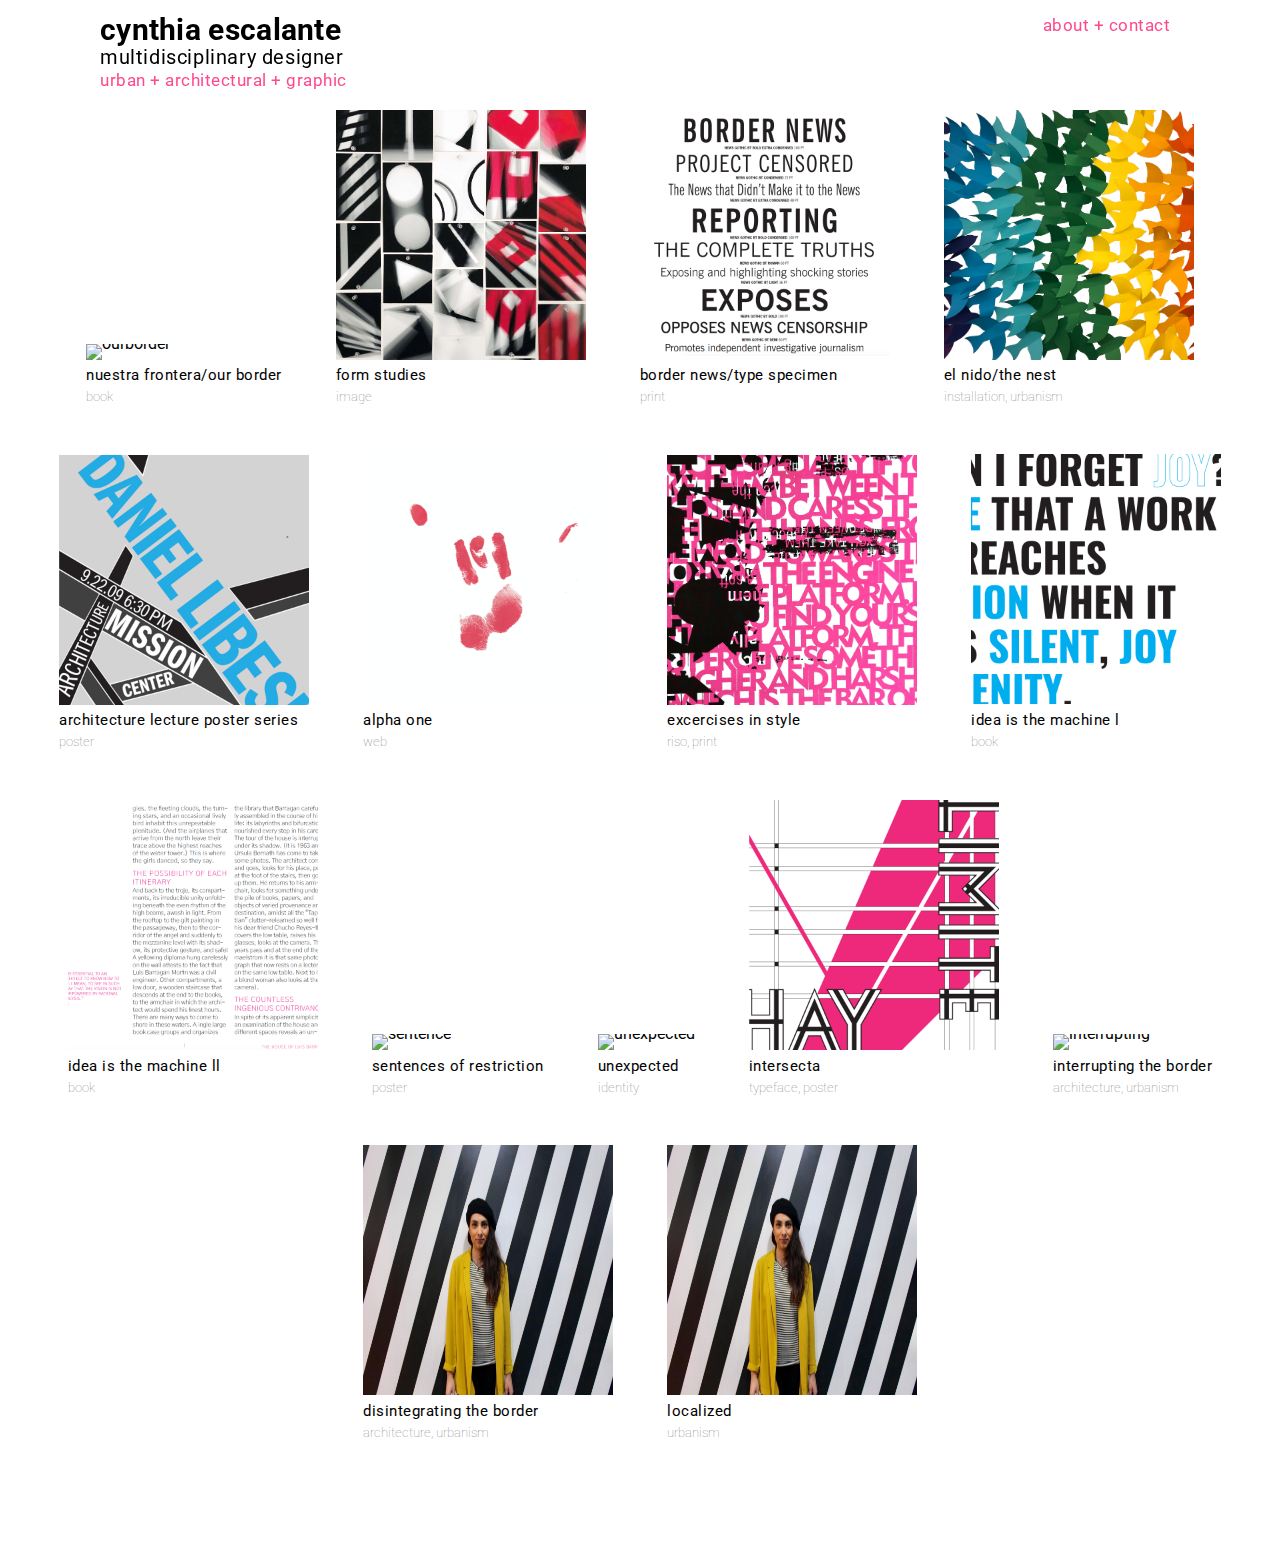
==== index.html @ e485430b "HEllo" ====
<!DOCTYPE html>
<html lang="en">
  <head>

    <meta charset="utf-8">
    <meta name="description" content="Cynthia Escalante Graphic Design Portfolio">
    <link rel="stylesheet" href="assets/style.css" type="text/css" />
   <link href="https://fonts.googleapis.com/css?family=Roboto:300,400,500,700,900" rel="stylesheet">

    <title>Cynthia Escalante</title>

  </head>


  <body>

    


   
  <div class="site_header">

      <div class="header">
        <h1>
          <a href="index.html" title="Cynthia Escalante">Cynthia Escalante</a>
        </h1> 


      </div>

      <div class="navigation">
       <h6> 
          <a href="about/about.html" title="about">about + contact</a>
         <!--  
          <a href="index.html" title="contact">contact</a> -->
       </h6>
      </div> 



      <div class="index">

        <h2>multidisciplinary designer</h2>


      	

      
       
      </div>


      <div class="nav">

        

         <h6> 
        
          <a href="index.html" title="urban">urban</a> +
          <a href="index.html" title="architectural">architectural</a> +
           <a href="index.html" title="graphic design">graphic</a>
       </h6>

        

      
       
      </div>




  </div>
  



  <div class="container">



    <div class="item">

      <!-- <p><img src="ourborder.png" alt="ourborder"> </p> -->

      <a href="projects/our border.html"><img src="BorderCover.jpg" alt="ourborder"></a>

      <h3>
      <a href="projects/our border.html" title="Nuestra Frontera/Our Border">Nuestra Frontera/Our Border</a>
      </h3>
       <h5>book</h5>
    </div>

    <div class="item">

    	<a href="projects/formstudies.html"><img src="FormCover.jpg" alt="formstudies"></a> 


      <!-- <p><img src="FormCover.jpg"  alt="classical" ></p> -->

      <h3>
      <a href="projects/formstudies.html" title="Form Studies">Form Studies</a>
      </h3>
       <h5>image</h5>
    </div>


    <div class="item">

      <a href="projects/typespecimen.html"><img src="specimen.png" alt="specimen"></a>  


      <h3>
      <a href="projects/typespecimen.html" title="Border News/Type Specimen">border news/type specimen</a>
      </h3>
       <h5>print</h5>
    </div>

    <div class="item">

    <a href="projects/lcmmp.html"><img src="LCMMPCover.jpg" alt="lcmmp"></a> 

     

      <h3>
      <a href="projects/lcmmp.html" title="El Nido/The Nest">El Nido/The Nest</a>
      </h3>
       <h5>installation, urbanism</h5>
    </div>

    <div class="item">

       
      <a href="projects/architectureposters.html"><img src="lecture1.png" alt="archposter"></a> 

      

      <h3>
      <a href="projects/architectureposters.html" title="Architecture Poster">Architecture Lecture Poster Series</a>
      </h3>
       <h5>poster</h5>
    </div>
     

    <div class="item">


      <a href="projects/alphaone.html"><img src="alpha.png" alt="alphaone"></a> 


      
      <h3>
      <a href="projects/alphaone.html" title="alpha one">alpha one</a>
      </h3>
       <h5>web</h5>
    </div>

     <div class="item">

     	<a href="projects/excercises.html"><img src="ExcercisesCover.jpg" alt="lcmmp"></a>

      

      <h3>
      <a href="projects/excercises.html" title="Exercises in Style">excercises in style</a>
      </h3>
       <h5>riso, print</h5>

   </div>


       <div class="item">
      <p><img src="idea1.png"  alt="idea1"></p>

      <h3>
      <a href="projects/our border.html" title="Nuestra Frontera/Our Border">idea is the machine l</a>
      </h3>
       <h5>book</h5>
    </div>

     <div class="item">
      <p><img src="idea2.png"  alt="idea2"></p>

      <h3>
      <a href="projects/our border.html" title="Nuestra Frontera/Our Border">idea is the machine ll</a>
      </h3>
       <h5>book</h5>
    </div>

      <div class="item">
      <p><img src="sentence.png"  alt="sentence"></p>

      <h3>
      <a href="projects/our border.html" title="Nuestra Frontera/Our Border">Sentences of Restriction</a>
      </h3>
       <h5>poster</h5>
    </div>

     <div class="item">
      <p><img src="unexpected.png"  alt="unexpected"></p>

      <h3>
      <a href="projects/our border.html" title="Nuestra Frontera/Our Border">Unexpected</a>
      </h3>
       <h5>identity</h5>
    </div>

      <div class="item">
      <p><img src="intersecta.png"  alt="intersecta"></p>

      <h3>
      <a href="projects/our border.html" title="Nuestra Frontera/Our Border">intersecta</a>
      </h3>
       <h5>typeface, poster</h5>
    </div>


      <div class="item">
      <p><img src="interrupting.png"  alt="interrupting"></p>

      <h3>
      <a href="projects/our border.html" title="Nuestra Frontera/Our Border">Interrupting the Border</a>
      </h3>
       <h5>architecture, urbanism</h5>
    </div>

     <div class="item">
      <p><img src="download.png"  alt="Cynthia"></p>

      <h3>
      <a href="projects/our border.html" title="Nuestra Frontera/Our Border">disintegrating the Border</a>
      </h3>
       <h5>architecture, urbanism</h5>
    </div>

    <div class="item">
      <p><img src="download.png"  alt="Cynthia"></p>

      <h3>
      <a href="projects/our border.html" title="Nuestra Frontera/Our Border">localized</a>
      </h3>
       <h5>urbanism</h5>
    </div>

    </div>






    <!-- <h2>Graphic Design</h2>

    <dl>
    <dt><b>Architecture</b></dt>
    <dd>The study of buildings</dd>

    </dl> 

    <p>book design, &nbsp; &nbsp; &nbsp; poster, brand identity, app design</p>

    <h2> Urbanism </h2>

    <p>interrupting the border</p>

    <article>
      <section>
      <h2>About</h2>
    <p><img src="download.png" width="300" height="300" alt="Cynthia"></p>

    <p>is a <b>graphic designer</b> with background in <br>architecture and urbanism.</p>

    <p>And she is smart.</p>
      </section>
      <section>
      <h2>Experience</h2>

      <p>Works <br>
      I've had</p>
    </section>
    </article> -->


  </body>
</html>
---- assets/style.css ----
body{
	/*background-color: #F9F9F9;*/
	background-color: white;
	font-family: "roboto"; 
	/*text-transform: lowercase;*/
	
}




	a {
	text-decoration: none;
	color: inherit;
}

	a:visited {
    text-decoration: inherit; 

}

	a:hover {
    /*text-decoration: underline;*/
    color: #FF488D; 
    font-weight: 700; 
    cursor: crosshair;
    
}


h1 {
	font-size:  30px;
	font-weight: 700; 
	letter-spacing: .30px;
	text-transform: lowercase;

}


h2 {
	font-size: 20px; 
	font-weight: 400;
	color: black;
	line-height: .5; 
	letter-spacing: .60px;
}

h3 {
	font-size: 15px; 
	font-weight: 400;
	color:  black;
	letter-spacing: .5px;
	text-transform: lowercase;

	
}

h4 {
	font-size: 15px; 
	font-weight: 100;
	color: black;
	
}

h5 {
	
	font-size: 13px; 
	font-weight: 100;
	color: grey;
	
}

h6 {
	/*font-size: 18px; 
	font-weight: 100;
	color: grey;
	text-decoration: underline;*/
	font-size: 17px; 
	font-weight: 400;
	color:  #FF488D;
	letter-spacing: .5px;
	text-transform: lowercase;
	/*line-height: -10; */
	/*margin-block-start: 0em;
    margin-block-end: 0em;
    margin-inline-start: 0px;
    margin-inline-end: 0px;
*/
	
}





.site_header{
 
	margin: 10px;

}


.header {

    letter-spacing: 1px;
    position: fixed;
    top: 10px;
    left: 100px;
    line-height: 0; 
    
}


.navigation {
	position: fixed;
	float: right;
    top: -25px;
    right: 110px;
    
}

.nav {

	position: absolute;
	letter-spacing: 1px;
    top: 30px;
    left: 100px;
   

}

.index { 
	position: absolute;
	letter-spacing: 1px;
    top: 35px;
    left: 100px;
   
  
}


.container {
	
	text-align: center;
    padding: 100px 0px 70px 0px;
}

.item {
	margin: 0px 25px 20px 25px; 
	display: inline-block;
    text-align: left;
    line-height: 0; 
}

/*.item:hover {
	border-color:  grey; 
	border-style: solid; 
	border-width: .1px; 
	padding: 1px 5px 0px 5px; 
} */

.intro {
	position: fixed;
	padding-right: 60vw; 
	margin: 70px 5vw 0vw 80px;  

}

.line {

	
  	height: 1px;
  	width: 80px;
  	background-color: black;
  	margin-top: -10px;


  	
}

.contact {
	position: absolute;
	padding-right: 10vw;
	margin: 36px 0vw 0vw 750px;
	
	 

}



.images {
	position: absolute;
	background-color: none; 
	padding-right: 10vw; 
	margin: 60px 100vw 0vw 650px; 
}

img {
	width: 250px;
	height: 250px;
   
}


.illust{
	width: 700px;
	height: auto; 
}

.block {

	height: 1.25px;
  	width: 250px;
  	margin-left: 90px; 
  	background-color: black;
  	position: relative;

}

/*.container:hover .item {
  opacity: 3;
}*/
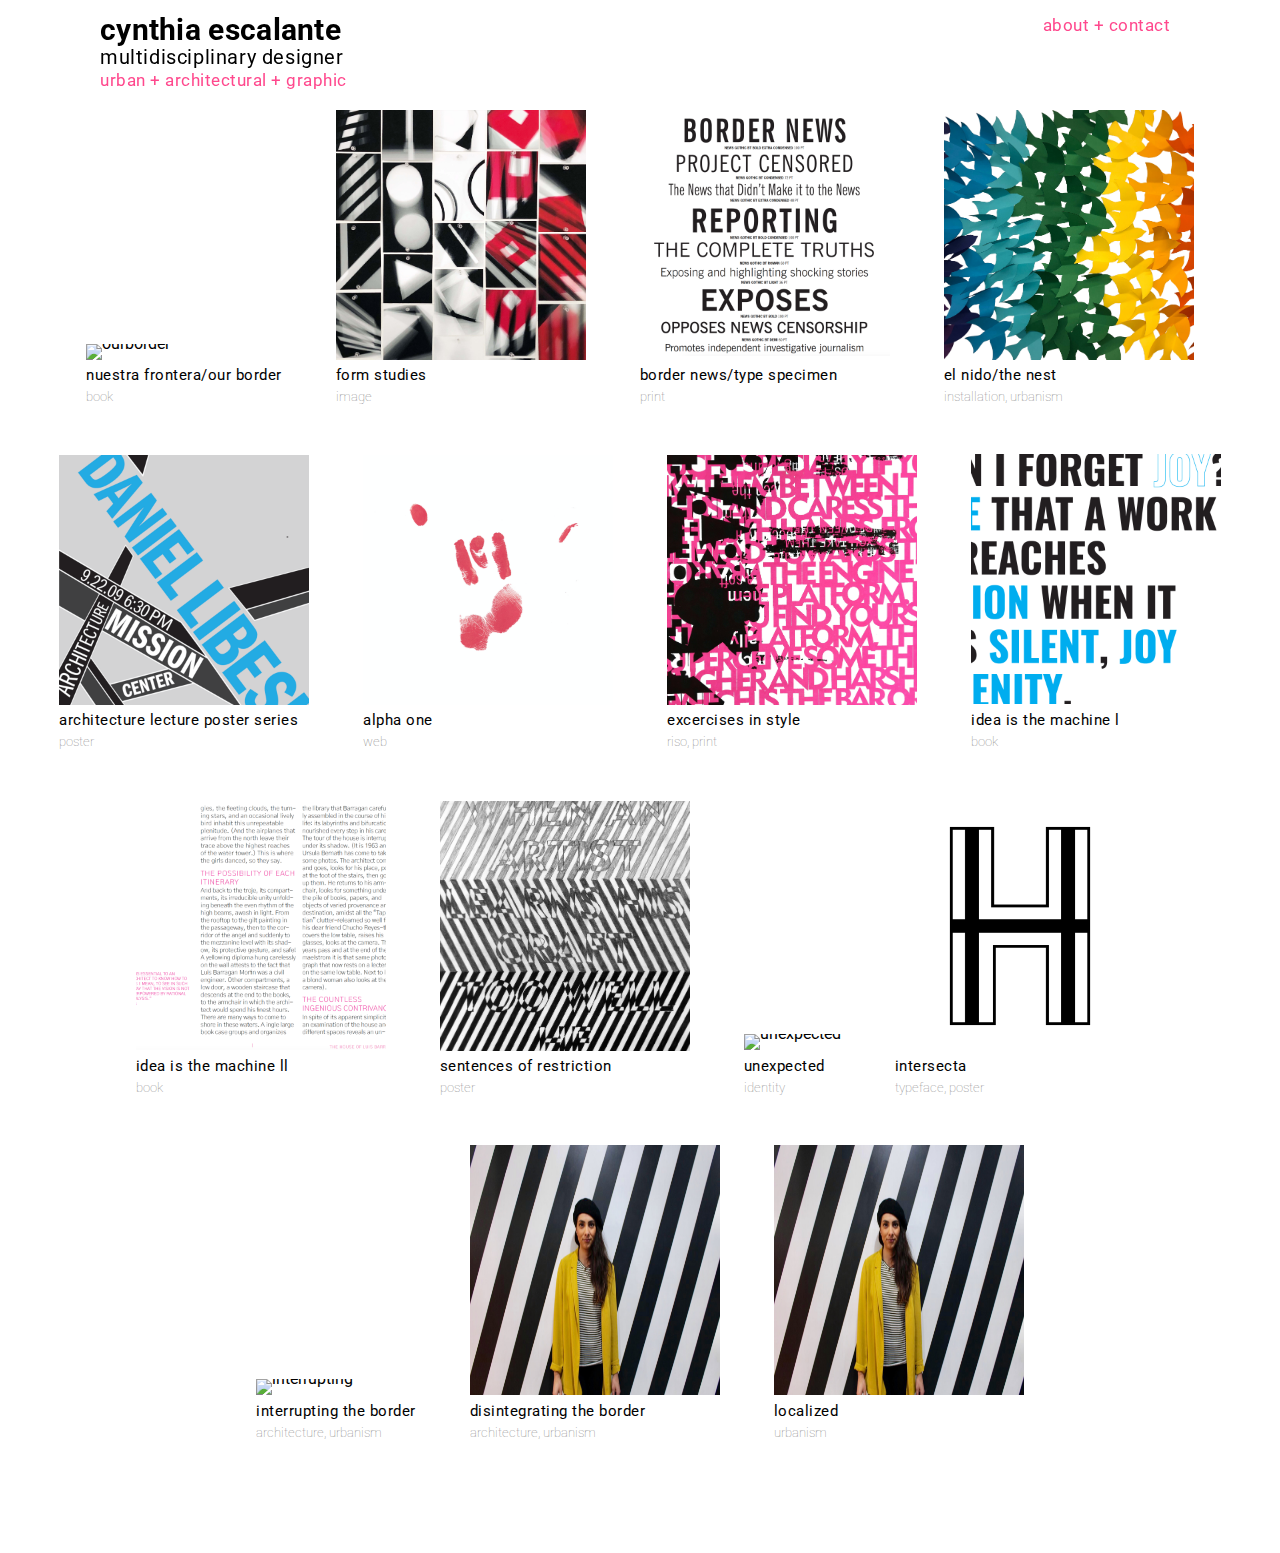
==== commit 58fb6c8a: "ADDITIONS" ====
--- a/index.html
+++ b/index.html
@@ -157,7 +157,7 @@
 
      <div class="item">
 
-     	<a href="projects/excercises.html"><img src="ExcercisesCover.jpg" alt="lcmmp"></a>
+     	<a href="projects/excercises.html"><img src="ExcercisesCover.jpg" alt="excercises"></a>
 
       
 
@@ -173,7 +173,7 @@
       <p><img src="idea1.png"  alt="idea1"></p>
 
       <h3>
-      <a href="projects/our border.html" title="Nuestra Frontera/Our Border">idea is the machine l</a>
+      <a href="projects/luisbarragan1.html" title="Luis Barragan">idea is the machine l</a>
       </h3>
        <h5>book</h5>
     </div>
@@ -182,16 +182,19 @@
       <p><img src="idea2.png"  alt="idea2"></p>
 
       <h3>
-      <a href="projects/our border.html" title="Nuestra Frontera/Our Border">idea is the machine ll</a>
+      <a href="projects/luisbarragan2.html" title="Luis Barragan">idea is the machine ll</a>
       </h3>
        <h5>book</h5>
     </div>
 
       <div class="item">
-      <p><img src="sentence.png"  alt="sentence"></p>
-
-      <h3>
-      <a href="projects/our border.html" title="Nuestra Frontera/Our Border">Sentences of Restriction</a>
+      
+
+      <a href="projects/sentences.html"><img src="SentencesCover.jpg" alt="sentences"></a>
+
+
+      <h3>
+      <a href="projects/sentences.html" title="Sentence of Restriction">Sentences of Restriction</a>
       </h3>
        <h5>poster</h5>
     </div>
@@ -200,16 +203,19 @@
       <p><img src="unexpected.png"  alt="unexpected"></p>
 
       <h3>
-      <a href="projects/our border.html" title="Nuestra Frontera/Our Border">Unexpected</a>
+      <a href="projects/unexpected.html" title="Unexpected">Unexpected</a>
       </h3>
        <h5>identity</h5>
     </div>
 
       <div class="item">
-      <p><img src="intersecta.png"  alt="intersecta"></p>
-
-      <h3>
-      <a href="projects/our border.html" title="Nuestra Frontera/Our Border">intersecta</a>
+
+      <a href="projects/intersecta.html"><img src="IntersectaCover.png" alt="intesecta"></a>
+
+      
+
+      <h3>
+      <a href="projects/intersecta.html" title="Intersecta">intersecta</a>
       </h3>
        <h5>typeface, poster</h5>
     </div>
--- a/assets/style.css
+++ b/assets/style.css
@@ -26,6 +26,10 @@
     cursor: crosshair;
     
 }
+
+	img:hover {
+		box-shadow: 2px 2px 12px 1px rgba(0,0,0,0.2);
+	}
 
 
 h1 {
@@ -194,18 +198,22 @@
 	background-color: none; 
 	padding-right: 10vw; 
 	margin: 60px 100vw 0vw 650px; 
+
 }
 
 img {
 	width: 250px;
 	height: 250px;
+	/*box-shadow: 0px 2px 12px 0px rgba(0,0,0,0.1);*/
    
 }
 
 
 .illust{
-	width: 700px;
+	width: 45vw;
 	height: auto; 
+	box-shadow: 2px 2px 12px 1px rgba(0,0,0,0.2);
+
 }
 
 .block {
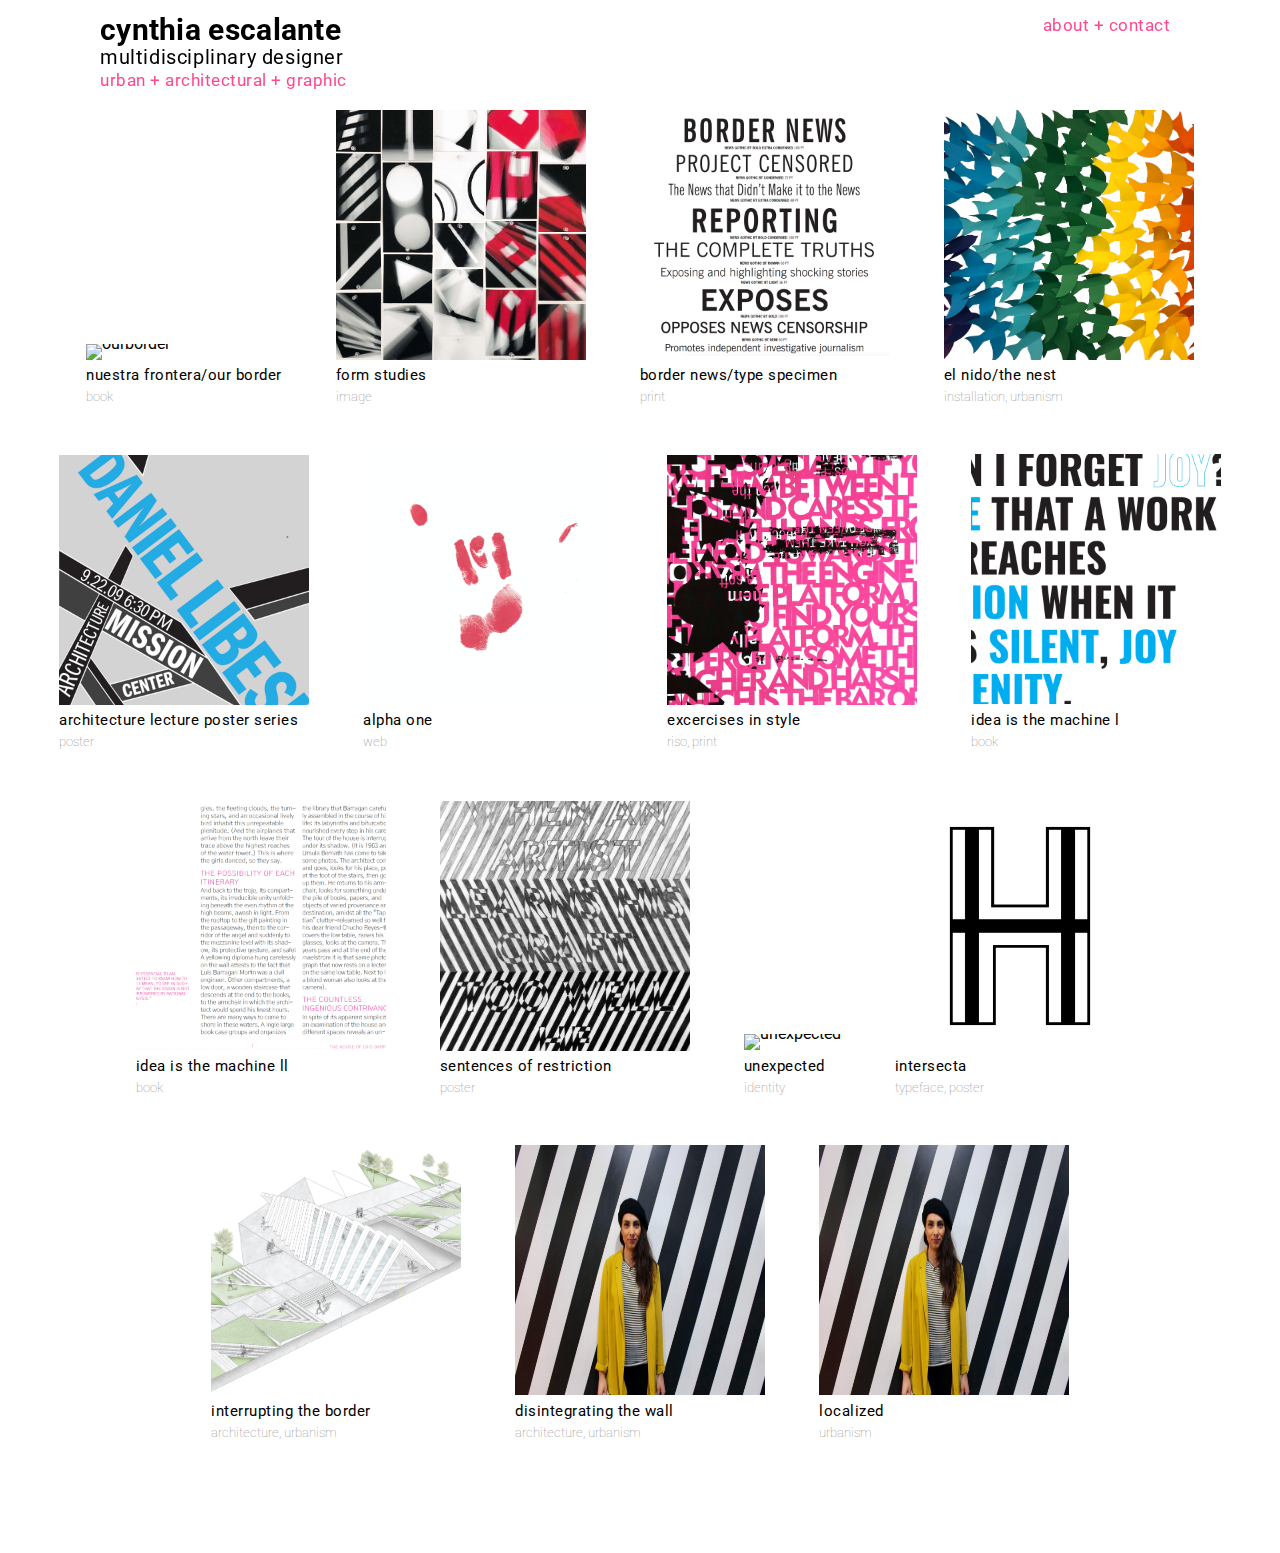
==== commit a6eccdd4: "changes" ====
--- a/index.html
+++ b/index.html
@@ -222,10 +222,13 @@
 
 
       <div class="item">
-      <p><img src="interrupting.png"  alt="interrupting"></p>
-
-      <h3>
-      <a href="projects/our border.html" title="Nuestra Frontera/Our Border">Interrupting the Border</a>
+
+        <a href="projects/interrupting.html"><img src="InterruptingCover.jpg" alt="interrupting"></a>
+
+      
+
+      <h3>
+      <a href="projects/interrupting.html" title="Interrupting the Border">Interrupting the Border</a>
       </h3>
        <h5>architecture, urbanism</h5>
     </div>
@@ -234,7 +237,7 @@
       <p><img src="download.png"  alt="Cynthia"></p>
 
       <h3>
-      <a href="projects/our border.html" title="Nuestra Frontera/Our Border">disintegrating the Border</a>
+      <a href="projects/disintegrating.html" title="Nuestra Frontera/Our Border">disintegrating the wall</a>
       </h3>
        <h5>architecture, urbanism</h5>
     </div>
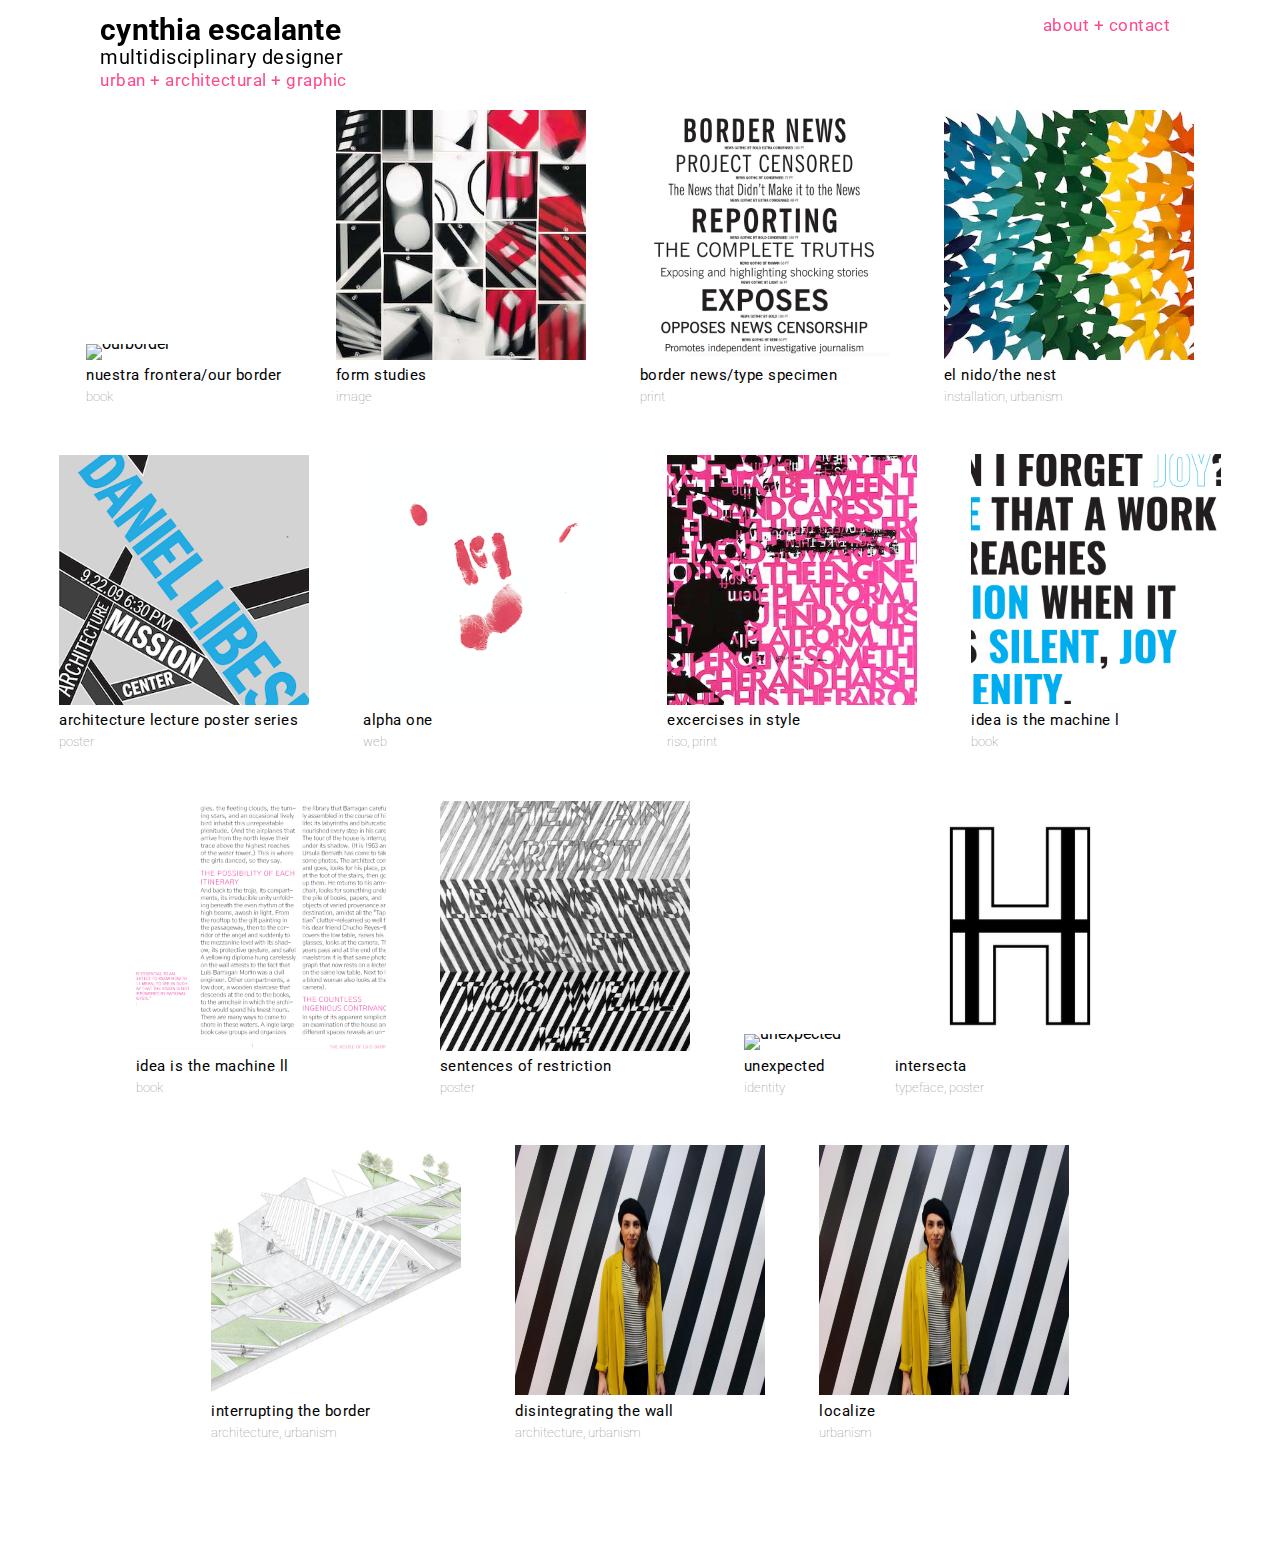
==== commit 8e4a4a7d: "size changes" ====
--- a/index.html
+++ b/index.html
@@ -237,7 +237,7 @@
       <p><img src="download.png"  alt="Cynthia"></p>
 
       <h3>
-      <a href="projects/disintegrating.html" title="Nuestra Frontera/Our Border">disintegrating the wall</a>
+      <a href="projects/disintegrating.html" title="Disintegrating">disintegrating the wall</a>
       </h3>
        <h5>architecture, urbanism</h5>
     </div>
@@ -246,7 +246,7 @@
       <p><img src="download.png"  alt="Cynthia"></p>
 
       <h3>
-      <a href="projects/our border.html" title="Nuestra Frontera/Our Border">localized</a>
+      <a href="projects/localize.html" title="Localize">localize</a>
       </h3>
        <h5>urbanism</h5>
     </div>
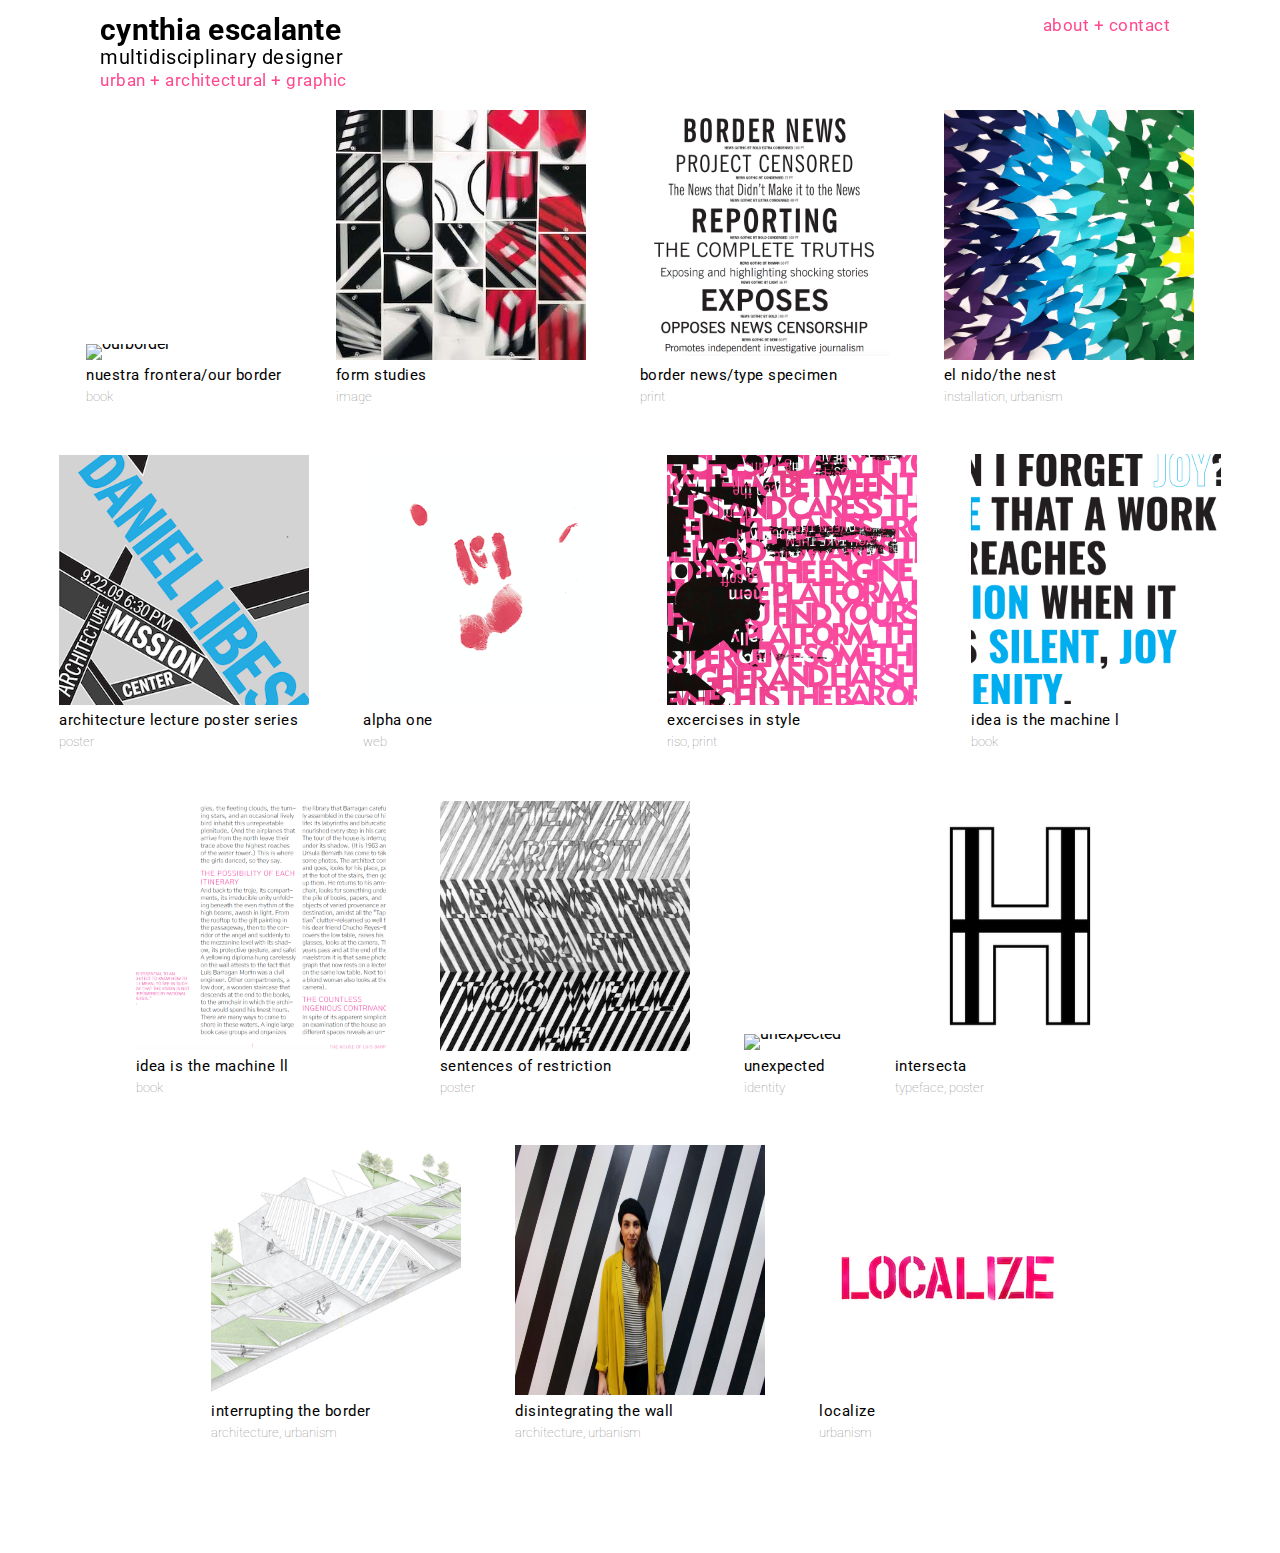
==== commit c6976b01: "Size and Birds" ====
--- a/index.html
+++ b/index.html
@@ -243,7 +243,12 @@
     </div>
 
     <div class="item">
-      <p><img src="download.png"  alt="Cynthia"></p>
+
+
+      <a href="projects/localize.html"><img src="LocalizeCover.jpg" alt="localize"></a>
+
+
+      
 
       <h3>
       <a href="projects/localize.html" title="Localize">localize</a>
--- a/assets/style.css
+++ b/assets/style.css
@@ -29,6 +29,7 @@
 
 	img:hover {
 		box-shadow: 2px 2px 12px 1px rgba(0,0,0,0.2);
+		
 	}
 
 
@@ -169,7 +170,7 @@
 	margin: 70px 5vw 0vw 80px;  
 
 }
-
+/*
 .line {
 
 	
@@ -180,7 +181,7 @@
 
 
   	
-}
+}*/
 
 .contact {
 	position: absolute;
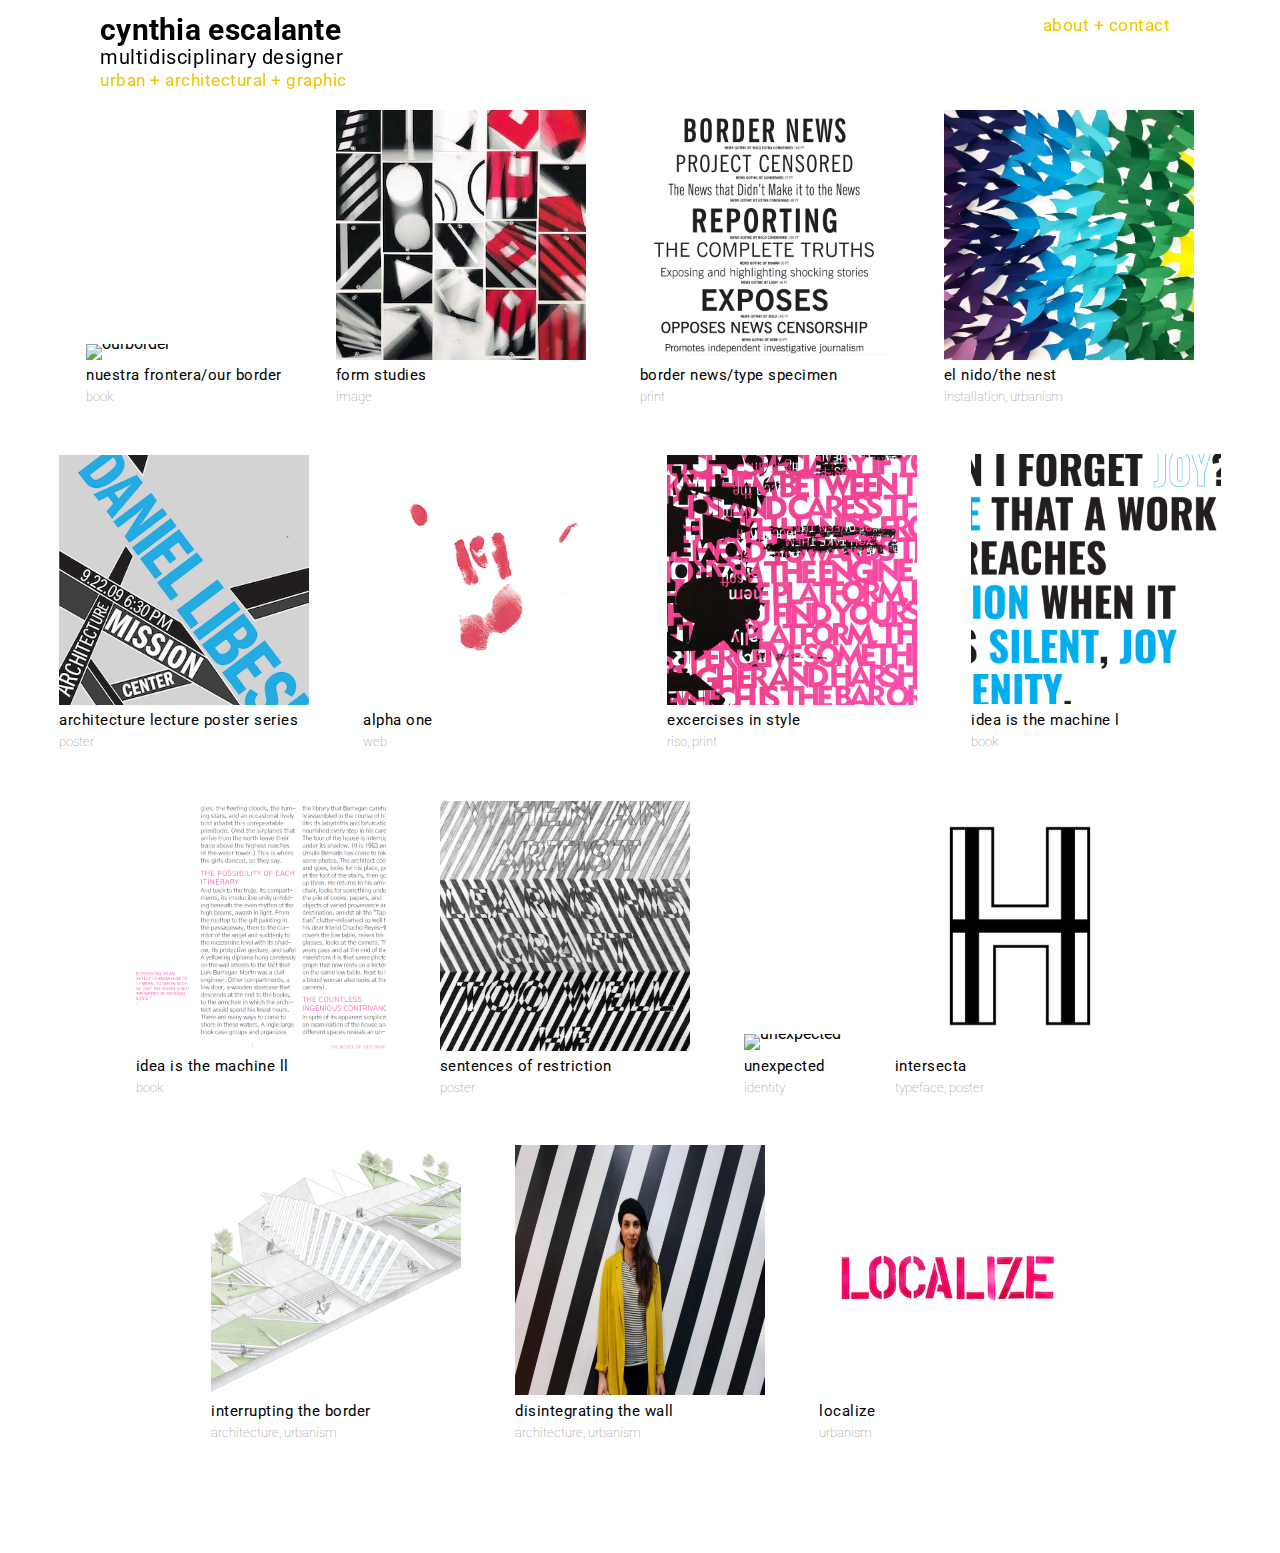
==== commit 28cfcb7c: "color and things" ====
--- a/index.html
+++ b/index.html
@@ -83,7 +83,7 @@
 
       <!-- <p><img src="ourborder.png" alt="ourborder"> </p> -->
 
-      <a href="projects/our border.html"><img src="BorderCover.jpg" alt="ourborder"></a>
+      <a href="projects/our border.html"><img class="thumbnail" src="BorderCover.jpg" alt="ourborder"></a>
 
       <h3>
       <a href="projects/our border.html" title="Nuestra Frontera/Our Border">Nuestra Frontera/Our Border</a>
@@ -93,7 +93,7 @@
 
     <div class="item">
 
-    	<a href="projects/formstudies.html"><img src="FormCover.jpg" alt="formstudies"></a> 
+    	<a href="projects/formstudies.html"><img  class="thumbnail" src="FormCover.jpg" alt="formstudies"></a> 
 
 
       <!-- <p><img src="FormCover.jpg"  alt="classical" ></p> -->
@@ -107,7 +107,7 @@
 
     <div class="item">
 
-      <a href="projects/typespecimen.html"><img src="specimen.png" alt="specimen"></a>  
+      <a href="projects/typespecimen.html"><img class="thumbnail" src="specimen.png" alt="specimen"></a>  
 
 
       <h3>
@@ -118,7 +118,7 @@
 
     <div class="item">
 
-    <a href="projects/lcmmp.html"><img src="LCMMPCover.jpg" alt="lcmmp"></a> 
+    <a href="projects/lcmmp.html"><img class="thumbnail" src="LCMMPCover.jpg" alt="lcmmp"></a> 
 
      
 
@@ -131,7 +131,7 @@
     <div class="item">
 
        
-      <a href="projects/architectureposters.html"><img src="lecture1.png" alt="archposter"></a> 
+      <a href="projects/architectureposters.html"><img class="thumbnail" src="lecture1.png" alt="archposter"></a> 
 
       
 
@@ -145,7 +145,7 @@
     <div class="item">
 
 
-      <a href="projects/alphaone.html"><img src="alpha.png" alt="alphaone"></a> 
+      <a href="projects/alphaone.html"><img  class="thumbnail" src="alpha.png" alt="alphaone"></a> 
 
 
       
@@ -157,7 +157,10 @@
 
      <div class="item">
 
-     	<a href="projects/excercises.html"><img src="ExcercisesCover.jpg" alt="excercises"></a>
+
+      <!-- <p><img class="illust" src="localize/1.jpg"  alt="Cynthia" ></p> -->
+
+     	<a href="projects/excercises.html"><img class="thumbnail" src="ExcercisesCover.jpg" alt="excercises"></a>
 
       
 
@@ -170,7 +173,7 @@
 
 
        <div class="item">
-      <p><img src="idea1.png"  alt="idea1"></p>
+      <p><img class="thumbnail" src="idea1.png"  alt="idea1"></p>
 
       <h3>
       <a href="projects/luisbarragan1.html" title="Luis Barragan">idea is the machine l</a>
@@ -179,7 +182,7 @@
     </div>
 
      <div class="item">
-      <p><img src="idea2.png"  alt="idea2"></p>
+      <p><img class="thumbnail" src="idea2.png"  alt="idea2"></p>
 
       <h3>
       <a href="projects/luisbarragan2.html" title="Luis Barragan">idea is the machine ll</a>
@@ -190,7 +193,7 @@
       <div class="item">
       
 
-      <a href="projects/sentences.html"><img src="SentencesCover.jpg" alt="sentences"></a>
+      <a href="projects/sentences.html"><img class="thumbnail" src="SentencesCover.jpg" alt="sentences"></a>
 
 
       <h3>
@@ -200,7 +203,7 @@
     </div>
 
      <div class="item">
-      <p><img src="unexpected.png"  alt="unexpected"></p>
+      <p><img class="thumbnail" src="unexpected.png"  alt="unexpected"></p>
 
       <h3>
       <a href="projects/unexpected.html" title="Unexpected">Unexpected</a>
@@ -210,7 +213,7 @@
 
       <div class="item">
 
-      <a href="projects/intersecta.html"><img src="IntersectaCover.png" alt="intesecta"></a>
+      <a href="projects/intersecta.html"><img class="thumbnail" src="IntersectaCover.png" alt="intesecta"></a>
 
       
 
@@ -223,7 +226,7 @@
 
       <div class="item">
 
-        <a href="projects/interrupting.html"><img src="InterruptingCover.jpg" alt="interrupting"></a>
+        <a href="projects/interrupting.html"><img class="thumbnail" src="InterruptingCover.jpg" alt="interrupting"></a>
 
       
 
@@ -234,7 +237,7 @@
     </div>
 
      <div class="item">
-      <p><img src="download.png"  alt="Cynthia"></p>
+      <p><img class="thumbnail" src="download.png"  alt="Cynthia"></p>
 
       <h3>
       <a href="projects/disintegrating.html" title="Disintegrating">disintegrating the wall</a>
@@ -245,7 +248,7 @@
     <div class="item">
 
 
-      <a href="projects/localize.html"><img src="LocalizeCover.jpg" alt="localize"></a>
+      <a href="projects/localize.html"><img class="thumbnail" src="LocalizeCover.jpg" alt="localize"></a>
 
 
       
--- a/assets/style.css
+++ b/assets/style.css
@@ -21,15 +21,16 @@
 
 	a:hover {
     /*text-decoration: underline;*/
-    color: #FF488D; 
+    color: #FFD100; 
     font-weight: 700; 
     cursor: crosshair;
     
 }
 
-	img:hover {
+	.thumbnail:hover {
 		box-shadow: 2px 2px 12px 1px rgba(0,0,0,0.2);
-		
+		color: black;
+
 	}
 
 
@@ -82,7 +83,7 @@
 	text-decoration: underline;*/
 	font-size: 17px; 
 	font-weight: 400;
-	color:  #FF488D;
+	color:  #F1C400;
 	letter-spacing: .5px;
 	text-transform: lowercase;
 	/*line-height: -10; */
@@ -170,7 +171,7 @@
 	margin: 70px 5vw 0vw 80px;  
 
 }
-/*
+
 .line {
 
 	
@@ -181,7 +182,7 @@
 
 
   	
-}*/
+}
 
 .contact {
 	position: absolute;
@@ -202,7 +203,7 @@
 
 }
 
-img {
+.thumbnail {
 	width: 250px;
 	height: 250px;
 	/*box-shadow: 0px 2px 12px 0px rgba(0,0,0,0.1);*/
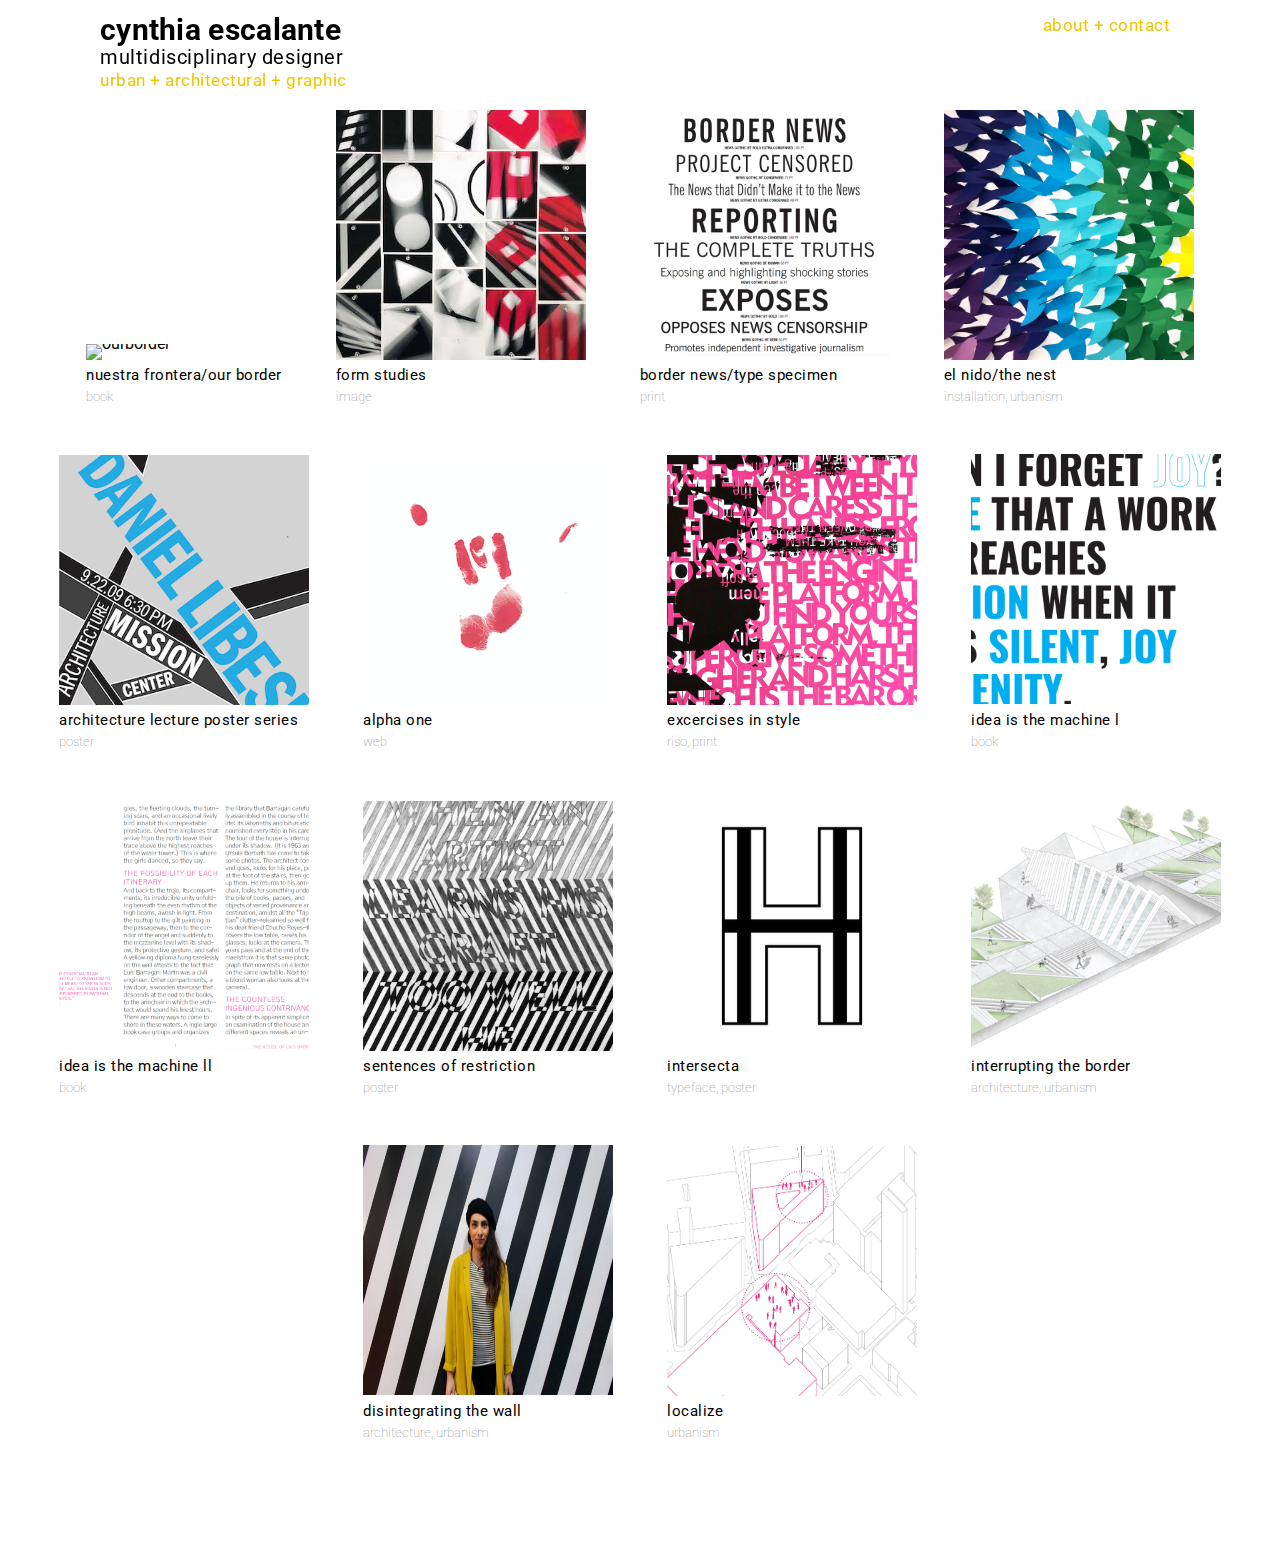
==== commit 7bdb283c: "categories" ====
--- a/index.html
+++ b/index.html
@@ -56,9 +56,9 @@
 
          <h6> 
         
-          <a href="index.html" title="urban">urban</a> +
+          <a href="categories/urban.html" title="urban">urban</a> +
           <a href="index.html" title="architectural">architectural</a> +
-           <a href="index.html" title="graphic design">graphic</a>
+           <a href="categories/graphic.html" title="graphic design">graphic</a>
        </h6>
 
         
@@ -202,14 +202,14 @@
        <h5>poster</h5>
     </div>
 
-     <div class="item">
+     <!-- <div class="item">
       <p><img class="thumbnail" src="unexpected.png"  alt="unexpected"></p>
 
       <h3>
       <a href="projects/unexpected.html" title="Unexpected">Unexpected</a>
       </h3>
        <h5>identity</h5>
-    </div>
+    </div> -->
 
       <div class="item">
 
